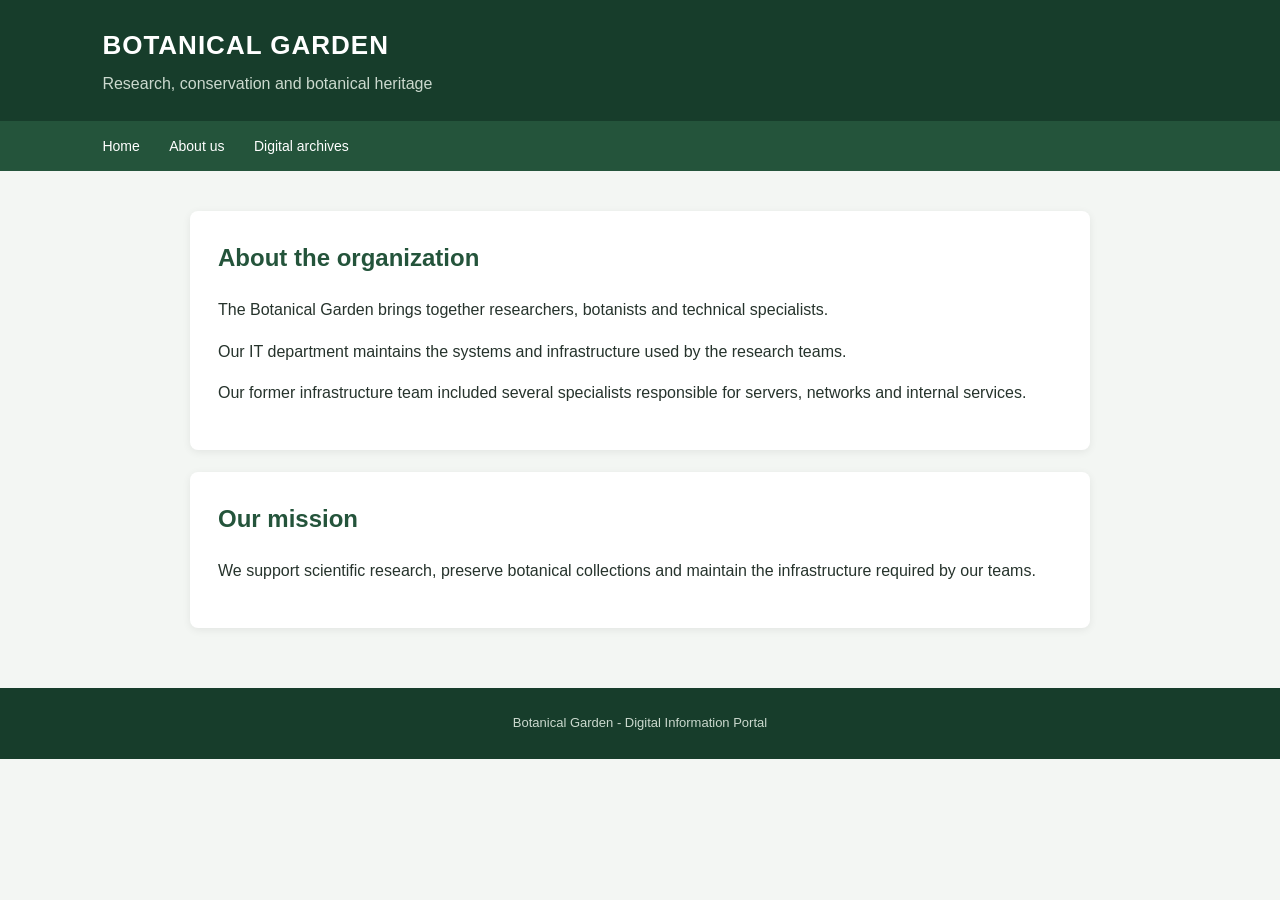
==== about.html @ 888caaa3 "Initial release - Digital Footprint CTF" ====
<!DOCTYPE html>
<html lang="en">
<head>
    <meta charset="UTF-8">
    <meta name="viewport" content="width=device-width, initial-scale=1.0">
    <title>About Us - Botanical Garden</title>
    <link rel="stylesheet" href="style.css">
</head>

<body>

<header>
    <h1>BOTANICAL GARDEN</h1>
    <p>Research, conservation and botanical heritage</p>
</header>

<nav>
    <a href="index.html">Home</a>
    <a href="about.html">About us</a>
    <a href="archive.html">Digital archives</a>
</nav>

<main>

    <section class="card">
        <h2>About the organization</h2>

        <p>
            The Botanical Garden brings together researchers,
            botanists and technical specialists.
        </p>

        <p>
            Our IT department maintains the systems and
            infrastructure used by the research teams.
        </p>

        <p>
            Our former infrastructure team included several
            specialists responsible for servers, networks
            and internal services.
        </p>
    </section>

    <section class="card">
        <h2>Our mission</h2>

        <p>
            We support scientific research, preserve botanical
            collections and maintain the infrastructure
            required by our teams.
        </p>
    </section>

</main>

<footer>
    Botanical Garden - Digital Information Portal
</footer>

</body>
</html>
---- style.css ----
* {
    box-sizing: border-box;
}

body {
    margin: 0;
    font-family: Arial, sans-serif;
    background: #f3f6f3;
    color: #26332c;
    line-height: 1.6;
}

header {
    background: #173d2b;
    color: white;
    padding: 25px 8%;
}

header h1 {
    margin: 0;
    font-size: 26px;
    letter-spacing: 1px;
}

header p {
    margin: 4px 0 0;
    color: #cbd9ce;
}

nav {
    background: #24543b;
    padding: 12px 8%;
}

nav a {
    color: white;
    text-decoration: none;
    margin-right: 25px;
    font-size: 14px;
}

nav a:hover {
    text-decoration: underline;
}

main {
    max-width: 950px;
    margin: 40px auto;
    padding: 0 25px;
}

.card {
    background: white;
    padding: 28px;
    margin-bottom: 22px;
    border-radius: 8px;
    box-shadow: 0 2px 8px #00000012;
}

h2 {
    color: #24543b;
    margin-top: 0;
}

a {
    color: #276b49;
}

footer {
    margin-top: 60px;
    padding: 25px;
    text-align: center;
    background: #173d2b;
    color: #cbd9ce;
    font-size: 13px;
}

.date {
    color: #777;
    font-size: 13px;
}
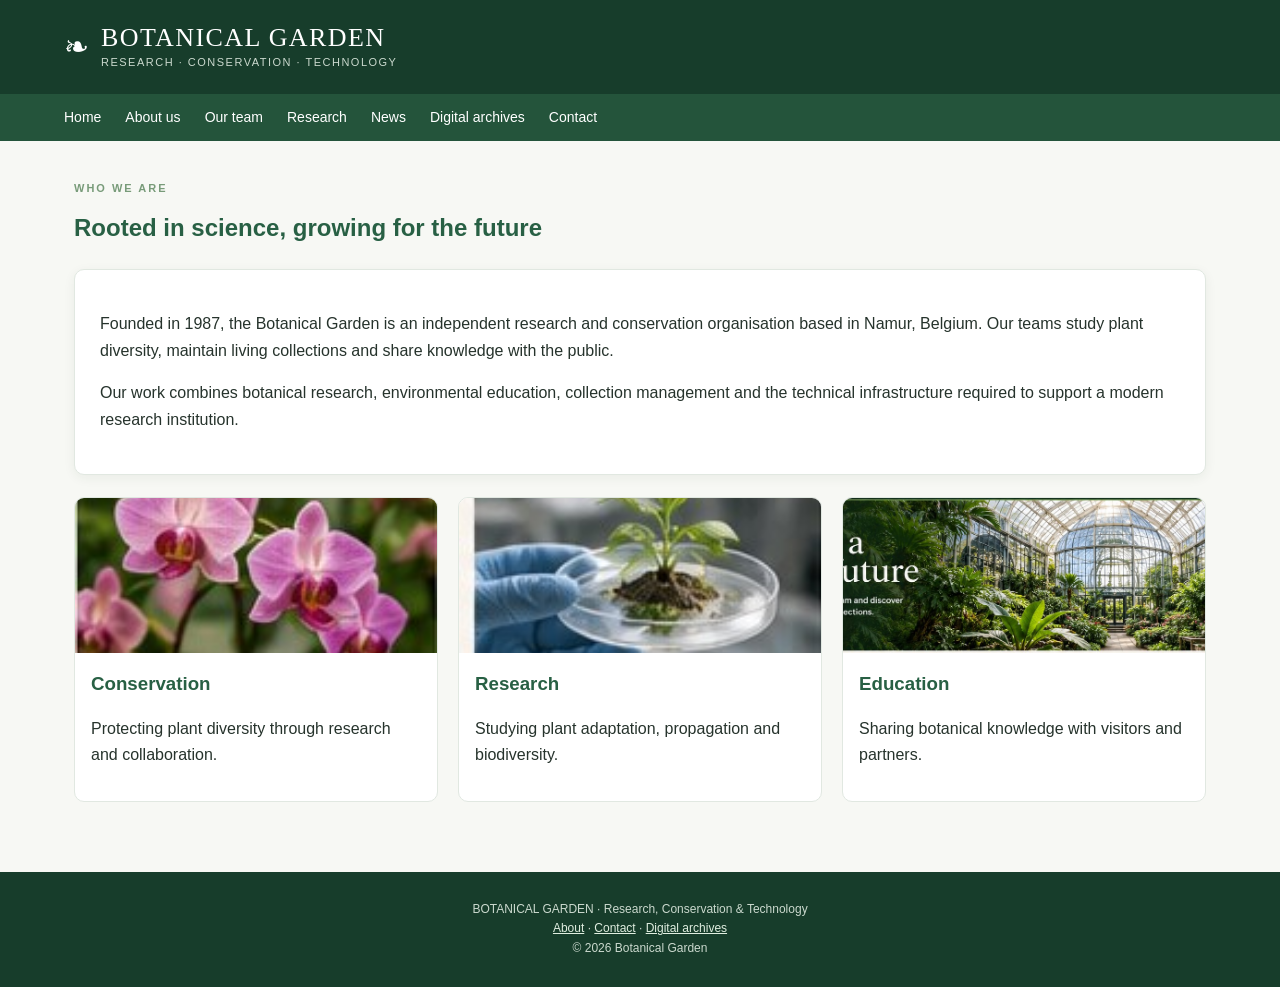
==== commit ad43cf26: "Publish redesigned Digital Footprint challenge" ====
--- a/about.html
+++ b/about.html
@@ -1,62 +1,8 @@
-<!DOCTYPE html>
-<html lang="en">
-<head>
-    <meta charset="UTF-8">
-    <meta name="viewport" content="width=device-width, initial-scale=1.0">
-    <title>About Us - Botanical Garden</title>
-    <link rel="stylesheet" href="style.css">
-</head>
-
-<body>
-
-<header>
-    <h1>BOTANICAL GARDEN</h1>
-    <p>Research, conservation and botanical heritage</p>
-</header>
-
+<!DOCTYPE html><html lang="en"><head><meta charset="UTF-8"><meta name="viewport" content="width=device-width, initial-scale=1.0"><title>About us | Botanical Garden</title><link rel="stylesheet" href="style.css"></head><body><header><div class="brand"><span class="leaf">❧</span><div><h1>BOTANICAL GARDEN</h1><p>RESEARCH · CONSERVATION · TECHNOLOGY</p></div></div></header>
 <nav>
-    <a href="index.html">Home</a>
-    <a href="about.html">About us</a>
-    <a href="archive.html">Digital archives</a>
-</nav>
-
-<main>
-
-    <section class="card">
-        <h2>About the organization</h2>
-
-        <p>
-            The Botanical Garden brings together researchers,
-            botanists and technical specialists.
-        </p>
-
-        <p>
-            Our IT department maintains the systems and
-            infrastructure used by the research teams.
-        </p>
-
-        <p>
-            Our former infrastructure team included several
-            specialists responsible for servers, networks
-            and internal services.
-        </p>
-    </section>
-
-    <section class="card">
-        <h2>Our mission</h2>
-
-        <p>
-            We support scientific research, preserve botanical
-            collections and maintain the infrastructure
-            required by our teams.
-        </p>
-    </section>
-
-</main>
-
-<footer>
-    Botanical Garden - Digital Information Portal
-</footer>
-
-</body>
-</html>
+<a href="index.html">Home</a><a href="about.html">About us</a><a href="team.html">Our team</a><a href="research.html">Research</a><a href="news.html">News</a><a href="archive.html">Digital archives</a><a href="contact.html">Contact</a>
+</nav><main>
+<p class="eyebrow">Who we are</p><h2>Rooted in science, growing for the future</h2>
+<div class="card"><p>Founded in 1987, the Botanical Garden is an independent research and conservation organisation based in Namur, Belgium. Our teams study plant diversity, maintain living collections and share knowledge with the public.</p><p>Our work combines botanical research, environmental education, collection management and the technical infrastructure required to support a modern research institution.</p></div>
+<div class="grid"><article class="tile"><img src="assets/research/orchids.jpg"><div class="body"><h3>Conservation</h3><p>Protecting plant diversity through research and collaboration.</p></div></article><article class="tile"><img src="assets/research/seedling-lab.jpg"><div class="body"><h3>Research</h3><p>Studying plant adaptation, propagation and biodiversity.</p></div></article><article class="tile"><img src="assets/greenhouse.jpg"><div class="body"><h3>Education</h3><p>Sharing botanical knowledge with visitors and partners.</p></div></article></div>
+</main><footer>BOTANICAL GARDEN · Research, Conservation & Technology<br><a href="about.html">About</a> · <a href="contact.html">Contact</a> · <a href="archive.html">Digital archives</a><br>© 2026 Botanical Garden</footer></body></html>
--- a/style.css
+++ b/style.css
@@ -1,81 +1,19 @@
-* {
-    box-sizing: border-box;
-}
 
-body {
-    margin: 0;
-    font-family: Arial, sans-serif;
-    background: #f3f6f3;
-    color: #26332c;
-    line-height: 1.6;
-}
-
-header {
-    background: #173d2b;
-    color: white;
-    padding: 25px 8%;
-}
-
-header h1 {
-    margin: 0;
-    font-size: 26px;
-    letter-spacing: 1px;
-}
-
-header p {
-    margin: 4px 0 0;
-    color: #cbd9ce;
-}
-
-nav {
-    background: #24543b;
-    padding: 12px 8%;
-}
-
-nav a {
-    color: white;
-    text-decoration: none;
-    margin-right: 25px;
-    font-size: 14px;
-}
-
-nav a:hover {
-    text-decoration: underline;
-}
-
-main {
-    max-width: 950px;
-    margin: 40px auto;
-    padding: 0 25px;
-}
-
-.card {
-    background: white;
-    padding: 28px;
-    margin-bottom: 22px;
-    border-radius: 8px;
-    box-shadow: 0 2px 8px #00000012;
-}
-
-h2 {
-    color: #24543b;
-    margin-top: 0;
-}
-
-a {
-    color: #276b49;
-}
-
-footer {
-    margin-top: 60px;
-    padding: 25px;
-    text-align: center;
-    background: #173d2b;
-    color: #cbd9ce;
-    font-size: 13px;
-}
-
-.date {
-    color: #777;
-    font-size: 13px;
-}
+*{box-sizing:border-box}
+:root{--forest:#173d2b;--green:#286044;--sage:#78977c;--pale:#eaf1e9;--cream:#f7f8f4;--ink:#26332c;--muted:#718078;--line:#e1e8e1}
+body{margin:0;background:var(--cream);color:var(--ink);font:16px/1.65 Arial,Helvetica,sans-serif}
+a{color:var(--green)} header{background:var(--forest);color:#fff;padding:22px max(5%,calc((100% - 1180px)/2))}
+.brand{display:flex;align-items:center;gap:12px}.leaf{font-size:30px}.brand h1{font:26px Georgia,serif;letter-spacing:1.4px;margin:0}.brand p{margin:0;color:#cbd9ce;font-size:11px;letter-spacing:1.5px}
+nav{background:#24543b;padding:12px max(5%,calc((100% - 1180px)/2));display:flex;flex-wrap:wrap;gap:10px 24px}
+nav a{color:#fff;text-decoration:none;font-size:14px}nav a:hover,nav a.active{color:#d5e8d3;text-decoration:underline;text-underline-offset:5px}
+main{max-width:1180px;margin:38px auto 70px;padding:0 24px}.hero{min-height:330px;border-radius:12px;padding:50px;display:flex;align-items:center;color:#fff;background:linear-gradient(90deg,#102e20e8,#102e2020),url('assets/greenhouse.jpg') center/cover}
+.hero-content{max-width:560px}.hero h2{font:clamp(36px,5vw,54px)/1.05 Georgia,serif;margin:8px 0 16px;color:#fff}.hero p{color:#eef5ed}.eyebrow{text-transform:uppercase;letter-spacing:2px;font-size:11px;font-weight:bold;color:#789b79}
+h2,h3{color:var(--green)}h2{margin-top:0}.card{background:#fff;border:1px solid var(--line);border-radius:10px;padding:25px;margin:22px 0;box-shadow:0 3px 12px #183b2410}
+.button{display:inline-block;background:var(--green);color:#fff;padding:10px 17px;border-radius:5px;text-decoration:none;font-size:14px}.button:hover{background:var(--forest)}
+.grid{display:grid;grid-template-columns:repeat(auto-fit,minmax(210px,1fr));gap:20px}.tile{background:#fff;border:1px solid var(--line);border-radius:10px;overflow:hidden}.tile img{width:100%;height:155px;object-fit:cover;display:block}.tile .body{padding:16px}.tile h3{margin:0 0 5px}.muted,.date{color:var(--muted);font-size:13px}
+.employee img{height:230px}.employee .body{padding:15px}.employee h3{margin:0}.employee p{margin:2px 0;color:var(--muted);font-size:13px}.employee a{display:inline-block;margin-top:9px;font-size:13px;font-weight:bold;text-decoration:none}
+.news{display:grid;grid-template-columns:145px 1fr;gap:18px;padding:17px 0;border-bottom:1px solid var(--line)}.news:last-child{border:0}.news img{width:145px;height:100px;object-fit:cover;border-radius:7px}
+.section-title{display:flex;justify-content:space-between;align-items:end;margin:36px 0 15px}.section-title h2{margin:0}.tag{display:inline-block;padding:3px 9px;border-radius:20px;background:var(--pale);color:var(--green);font-size:11px}
+.profile-head{display:grid;grid-template-columns:160px 1fr;gap:25px;align-items:center}.profile-head img{width:160px;height:180px;object-fit:cover;border-radius:8px}.post{border-top:1px solid var(--line);padding:18px 0}.post h3{margin:0 0 4px}.post p{margin:7px 0}
+footer{background:var(--forest);color:#cbd9ce;text-align:center;padding:28px 20px;font-size:12px}footer a{color:#e0eee0}
+@media(max-width:650px){.hero{padding:28px;min-height:260px}.profile-head{grid-template-columns:1fr}.profile-head img{width:130px;height:145px}.news{grid-template-columns:1fr}.news img{width:100%;height:170px}nav{gap:10px 16px}}
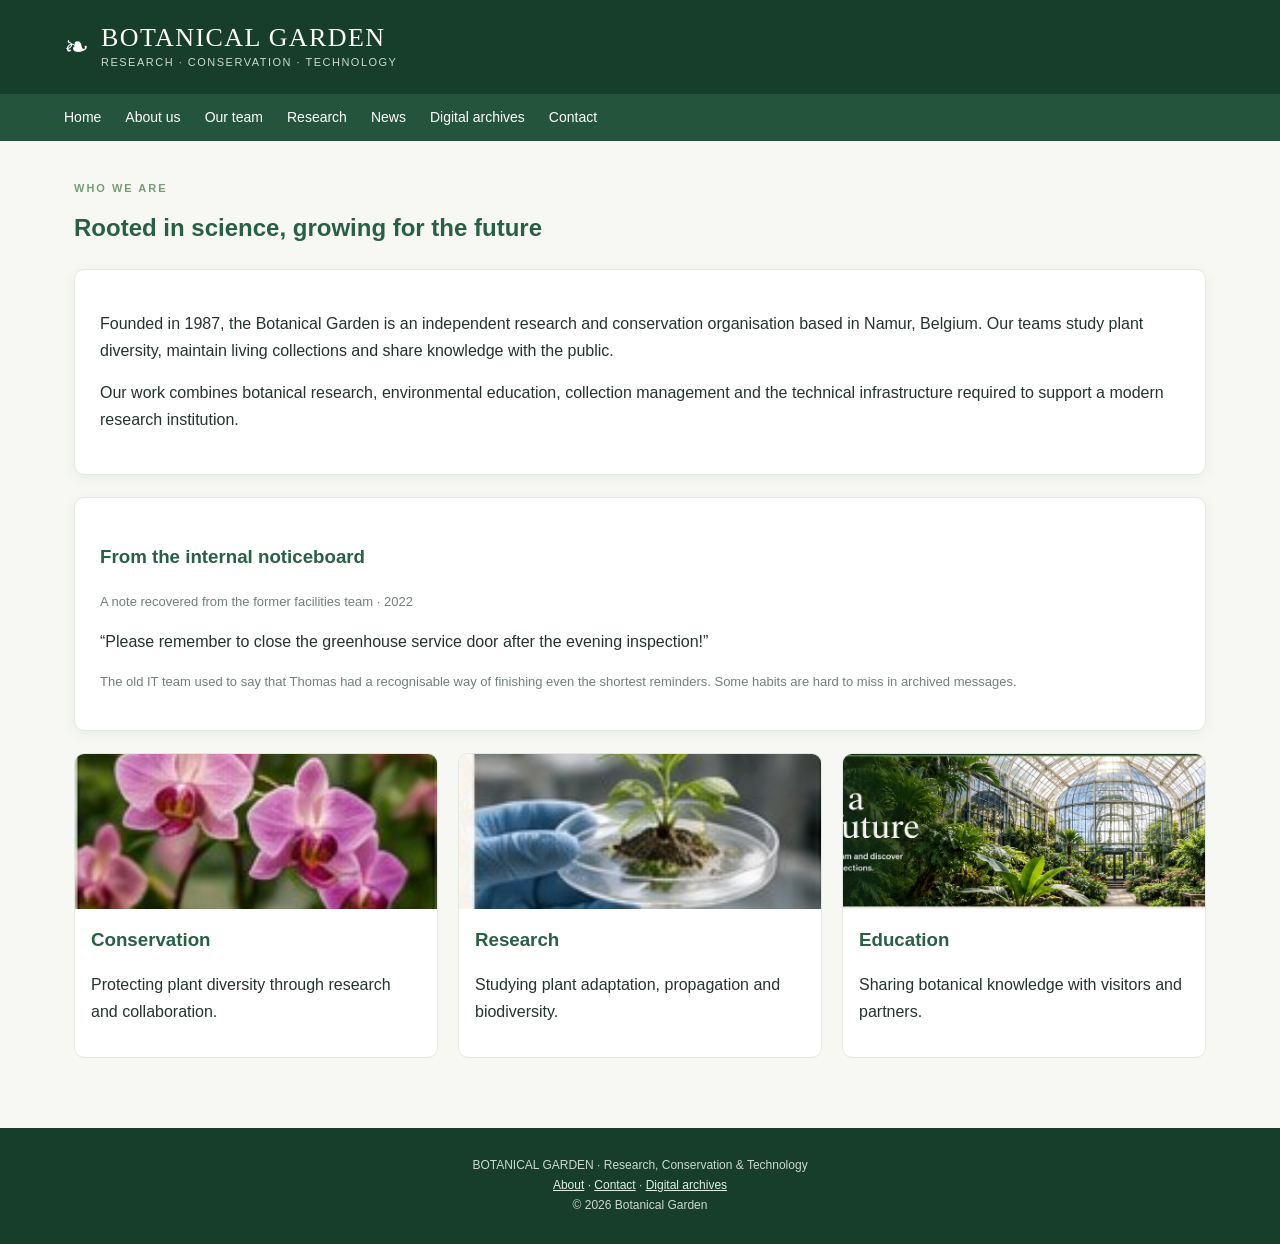
==== commit c757a6d6: "Expand Botanical Garden OSINT challenge 1 more time" ====
--- a/about.html
+++ b/about.html
@@ -4,5 +4,6 @@
 </nav><main>
 <p class="eyebrow">Who we are</p><h2>Rooted in science, growing for the future</h2>
 <div class="card"><p>Founded in 1987, the Botanical Garden is an independent research and conservation organisation based in Namur, Belgium. Our teams study plant diversity, maintain living collections and share knowledge with the public.</p><p>Our work combines botanical research, environmental education, collection management and the technical infrastructure required to support a modern research institution.</p></div>
+<div class="card"><h3>From the internal noticeboard</h3><p class="muted">A note recovered from the former facilities team · 2022</p><p>“Please remember to close the greenhouse service door after the evening inspection!”</p><p class="muted">The old IT team used to say that Thomas had a recognisable way of finishing even the shortest reminders. Some habits are hard to miss in archived messages.</p></div>
 <div class="grid"><article class="tile"><img src="assets/research/orchids.jpg"><div class="body"><h3>Conservation</h3><p>Protecting plant diversity through research and collaboration.</p></div></article><article class="tile"><img src="assets/research/seedling-lab.jpg"><div class="body"><h3>Research</h3><p>Studying plant adaptation, propagation and biodiversity.</p></div></article><article class="tile"><img src="assets/greenhouse.jpg"><div class="body"><h3>Education</h3><p>Sharing botanical knowledge with visitors and partners.</p></div></article></div>
 </main><footer>BOTANICAL GARDEN · Research, Conservation & Technology<br><a href="about.html">About</a> · <a href="contact.html">Contact</a> · <a href="archive.html">Digital archives</a><br>© 2026 Botanical Garden</footer></body></html>
